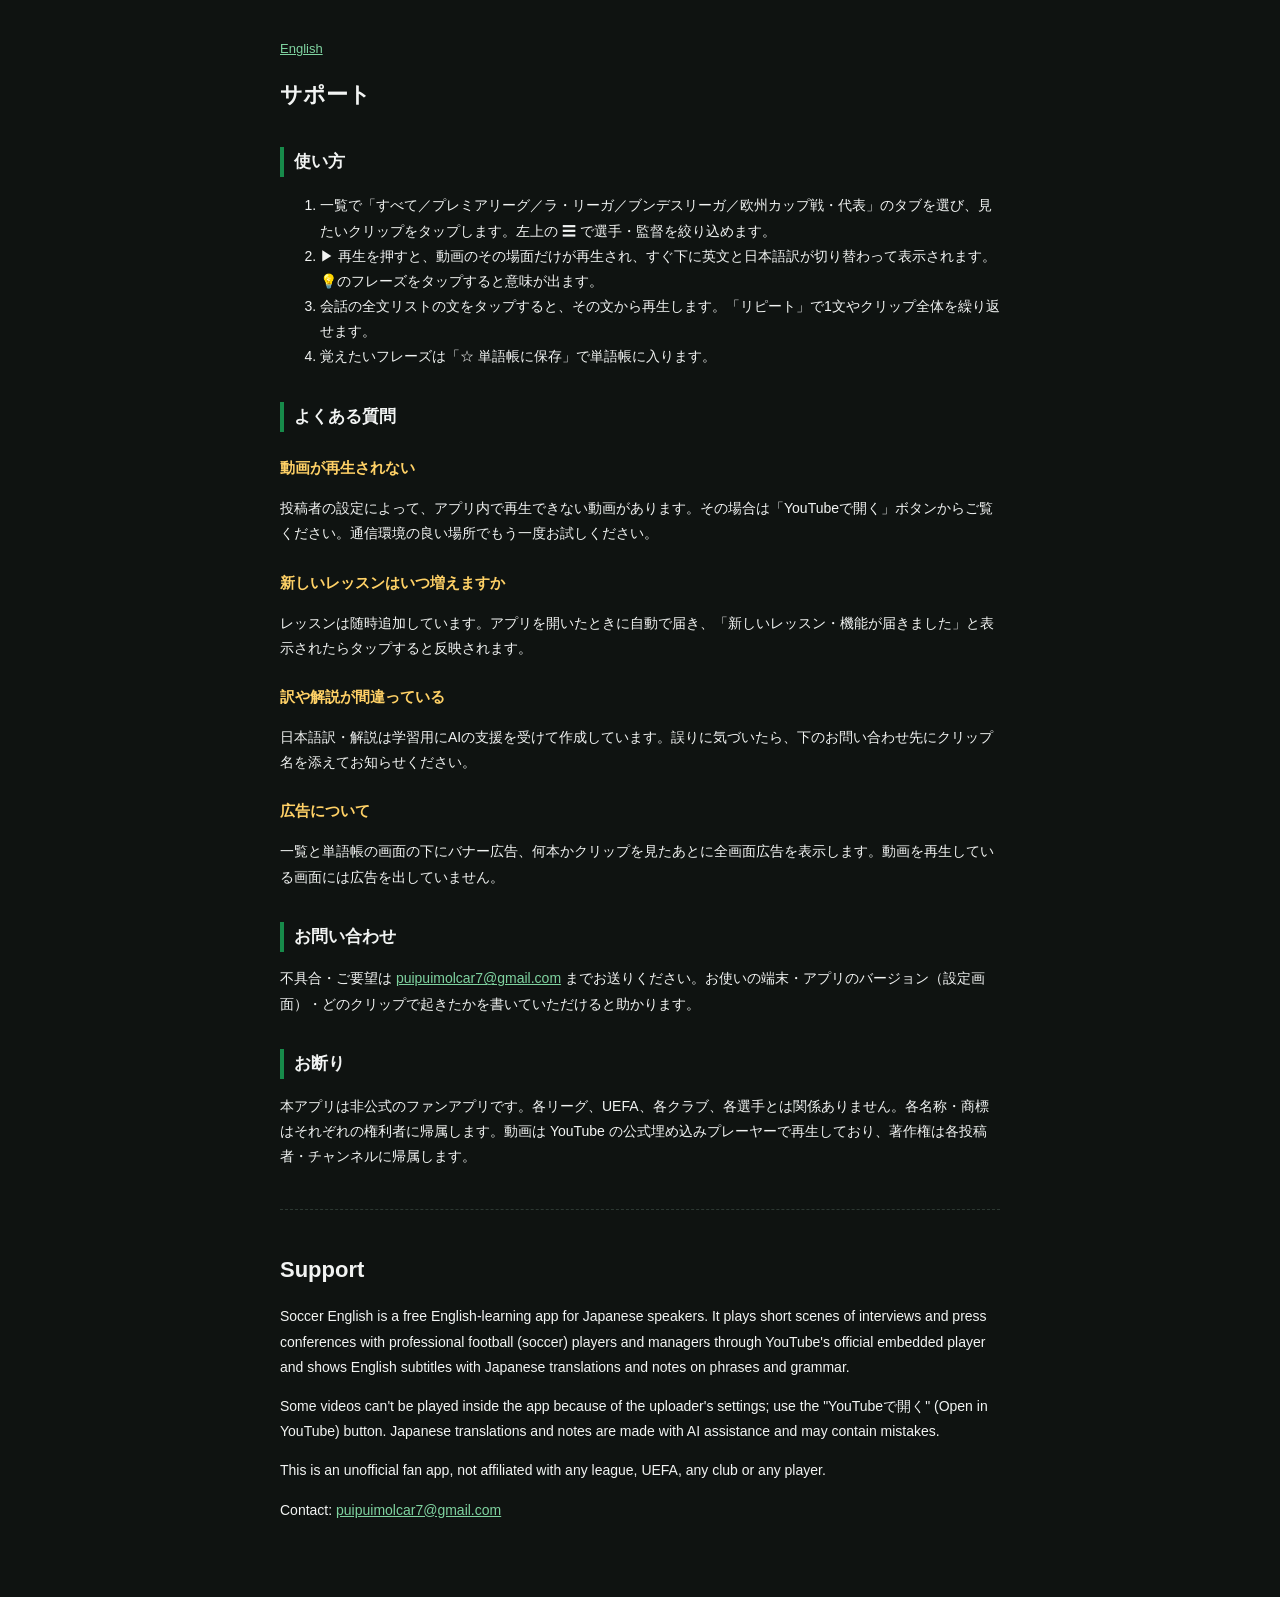
==== support.html @ 1564d120 "Support and privacy pages Co-Authored-By: Claude Opus 5.5 <noreply@anthropic.com>" ====
<!DOCTYPE html>
<html lang="ja">
<head>
<meta charset="UTF-8">
<meta name="viewport" content="width=device-width, initial-scale=1">
<title>サポート - Soccer English</title>
<link rel="stylesheet" href="style.css">
</head>
<body>
<p class="lang"><a href="#en">English</a></p>
<h1>サポート</h1>

<h2>使い方</h2>
<ol>
  <li>一覧で「すべて／プレミアリーグ／ラ・リーガ／ブンデスリーガ／欧州カップ戦・代表」のタブを選び、見たいクリップをタップします。左上の ☰ で選手・監督を絞り込めます。</li>
  <li>▶ 再生を押すと、動画のその場面だけが再生され、すぐ下に英文と日本語訳が切り替わって表示されます。💡のフレーズをタップすると意味が出ます。</li>
  <li>会話の全文リストの文をタップすると、その文から再生します。「リピート」で1文やクリップ全体を繰り返せます。</li>
  <li>覚えたいフレーズは「☆ 単語帳に保存」で単語帳に入ります。</li>
</ol>

<h2>よくある質問</h2>
<h3>動画が再生されない</h3>
<p>投稿者の設定によって、アプリ内で再生できない動画があります。その場合は「YouTubeで開く」ボタンからご覧ください。通信環境の良い場所でもう一度お試しください。</p>
<h3>新しいレッスンはいつ増えますか</h3>
<p>レッスンは随時追加しています。アプリを開いたときに自動で届き、「新しいレッスン・機能が届きました」と表示されたらタップすると反映されます。</p>
<h3>訳や解説が間違っている</h3>
<p>日本語訳・解説は学習用にAIの支援を受けて作成しています。誤りに気づいたら、下のお問い合わせ先にクリップ名を添えてお知らせください。</p>
<h3>広告について</h3>
<p>一覧と単語帳の画面の下にバナー広告、何本かクリップを見たあとに全画面広告を表示します。動画を再生している画面には広告を出していません。</p>

<h2>お問い合わせ</h2>
<p>不具合・ご要望は <a href="mailto:puipuimolcar7@gmail.com">puipuimolcar7@gmail.com</a> までお送りください。お使いの端末・アプリのバージョン（設定画面）・どのクリップで起きたかを書いていただけると助かります。</p>

<h2>お断り</h2>
<p>本アプリは非公式のファンアプリです。各リーグ、UEFA、各クラブ、各選手とは関係ありません。各名称・商標はそれぞれの権利者に帰属します。動画は YouTube の公式埋め込みプレーヤーで再生しており、著作権は各投稿者・チャンネルに帰属します。</p>

<hr>
<h1 id="en">Support</h1>
<p>Soccer English is a free English-learning app for Japanese speakers. It plays short scenes of interviews and press conferences with professional football (soccer) players and managers through YouTube's official embedded player and shows English subtitles with Japanese translations and notes on phrases and grammar.</p>
<p>Some videos can't be played inside the app because of the uploader's settings; use the "YouTubeで開く" (Open in YouTube) button. Japanese translations and notes are made with AI assistance and may contain mistakes.</p>
<p>This is an unofficial fan app, not affiliated with any league, UEFA, any club or any player.</p>
<p>Contact: <a href="mailto:puipuimolcar7@gmail.com">puipuimolcar7@gmail.com</a></p>
</body>
</html>
---- style.css ----
body { font-family: -apple-system, BlinkMacSystemFont, "Hiragino Sans", "Noto Sans JP", sans-serif; max-width: 720px; margin: 0 auto; padding: 24px 20px 60px; line-height: 1.8; color: #F2F4F3; background: #0F1311; }
h1 { font-size: 22px; }
h2 { font-size: 17px; margin-top: 32px; border-left: 4px solid #178A4A; padding-left: 10px; }
h3 { font-size: 15px; margin-top: 22px; color: #FFD166; }
p, li { font-size: 14px; }
.updated { color: #A3ADA8; font-size: 13px; }
.lang { font-size: 13px; }
a { color: #7FD3A0; }
hr { border: none; border-top: 1px dashed #2C3832; margin: 40px 0; }
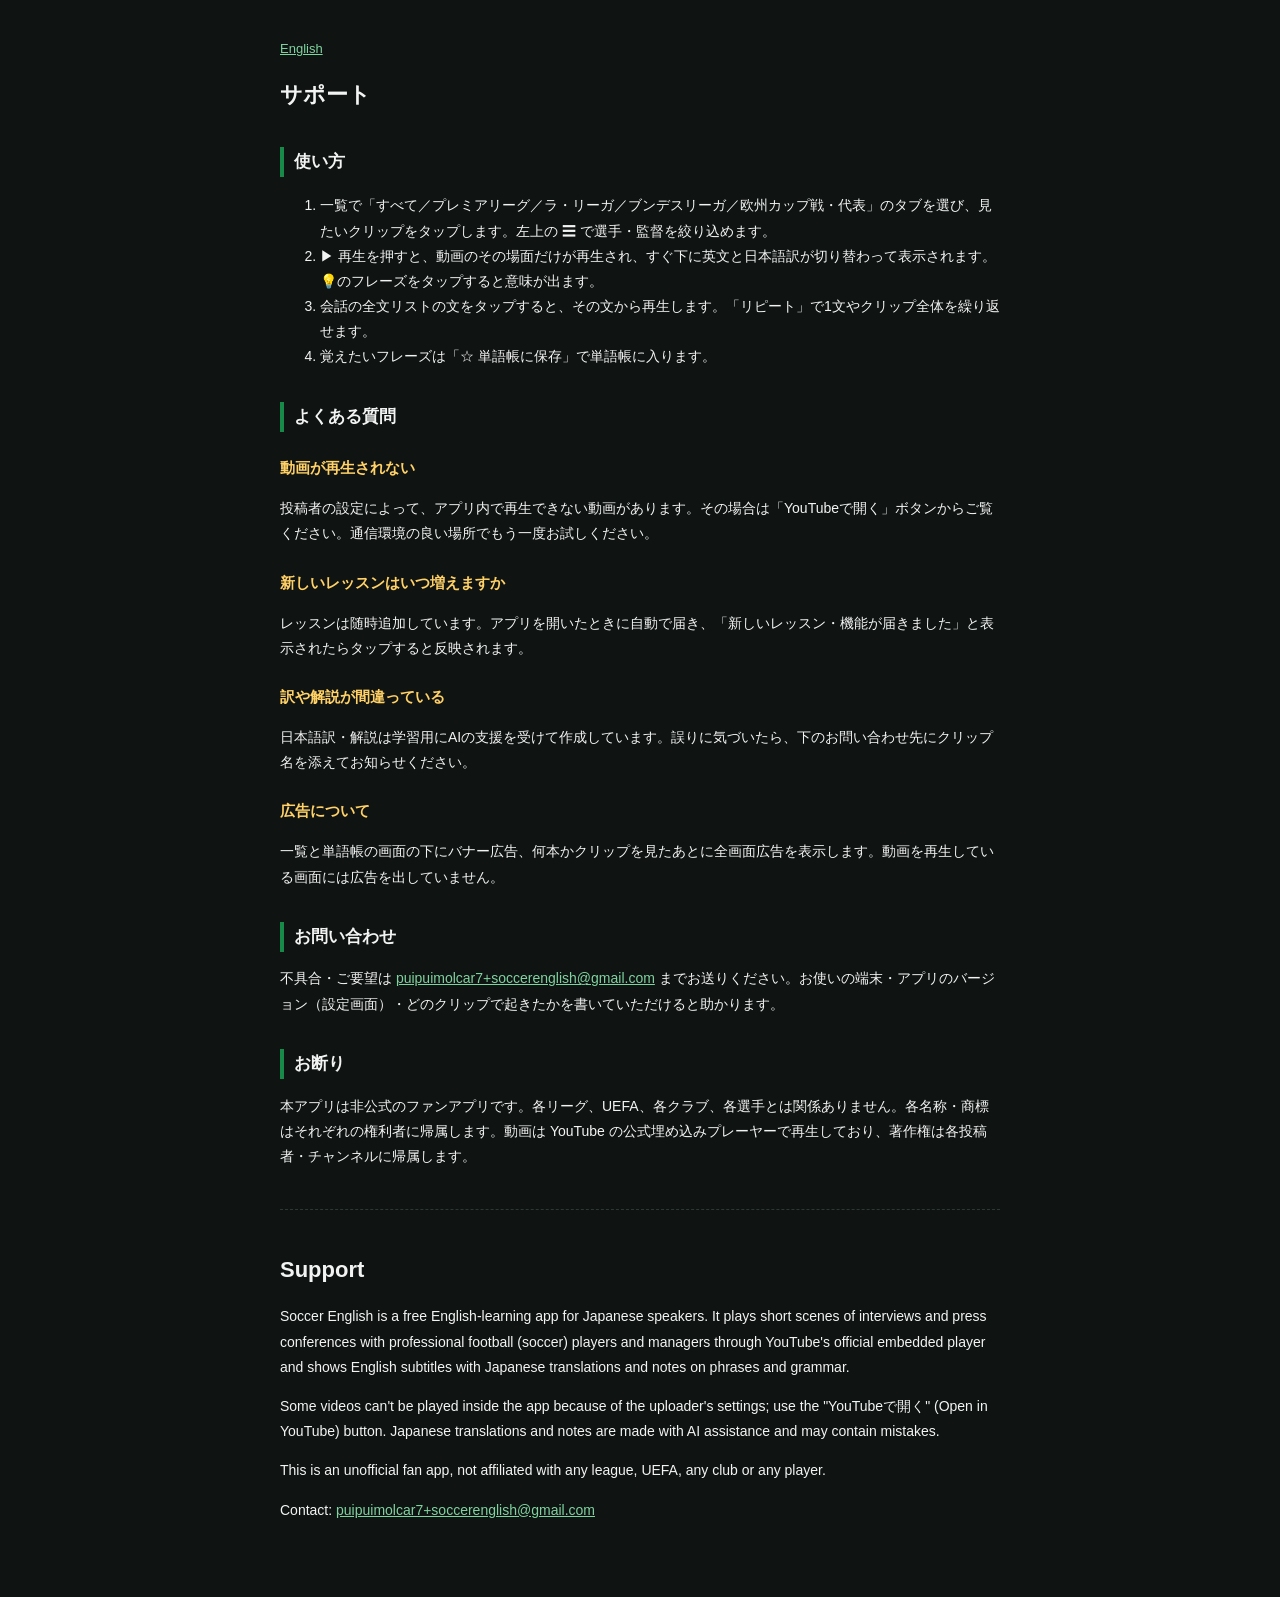
==== commit 5c6793b4: "Use app contact alias address Co-Authored-By: Claude Opus 5.5 <noreply@anthropic.com>" ====
--- a/support.html
+++ b/support.html
@@ -29,7 +29,7 @@
 <p>一覧と単語帳の画面の下にバナー広告、何本かクリップを見たあとに全画面広告を表示します。動画を再生している画面には広告を出していません。</p>
 
 <h2>お問い合わせ</h2>
-<p>不具合・ご要望は <a href="mailto:puipuimolcar7@gmail.com">puipuimolcar7@gmail.com</a> までお送りください。お使いの端末・アプリのバージョン（設定画面）・どのクリップで起きたかを書いていただけると助かります。</p>
+<p>不具合・ご要望は <a href="mailto:puipuimolcar7+soccerenglish@gmail.com">puipuimolcar7+soccerenglish@gmail.com</a> までお送りください。お使いの端末・アプリのバージョン（設定画面）・どのクリップで起きたかを書いていただけると助かります。</p>
 
 <h2>お断り</h2>
 <p>本アプリは非公式のファンアプリです。各リーグ、UEFA、各クラブ、各選手とは関係ありません。各名称・商標はそれぞれの権利者に帰属します。動画は YouTube の公式埋め込みプレーヤーで再生しており、著作権は各投稿者・チャンネルに帰属します。</p>
@@ -39,6 +39,6 @@
 <p>Soccer English is a free English-learning app for Japanese speakers. It plays short scenes of interviews and press conferences with professional football (soccer) players and managers through YouTube's official embedded player and shows English subtitles with Japanese translations and notes on phrases and grammar.</p>
 <p>Some videos can't be played inside the app because of the uploader's settings; use the "YouTubeで開く" (Open in YouTube) button. Japanese translations and notes are made with AI assistance and may contain mistakes.</p>
 <p>This is an unofficial fan app, not affiliated with any league, UEFA, any club or any player.</p>
-<p>Contact: <a href="mailto:puipuimolcar7@gmail.com">puipuimolcar7@gmail.com</a></p>
+<p>Contact: <a href="mailto:puipuimolcar7+soccerenglish@gmail.com">puipuimolcar7+soccerenglish@gmail.com</a></p>
 </body>
 </html>
